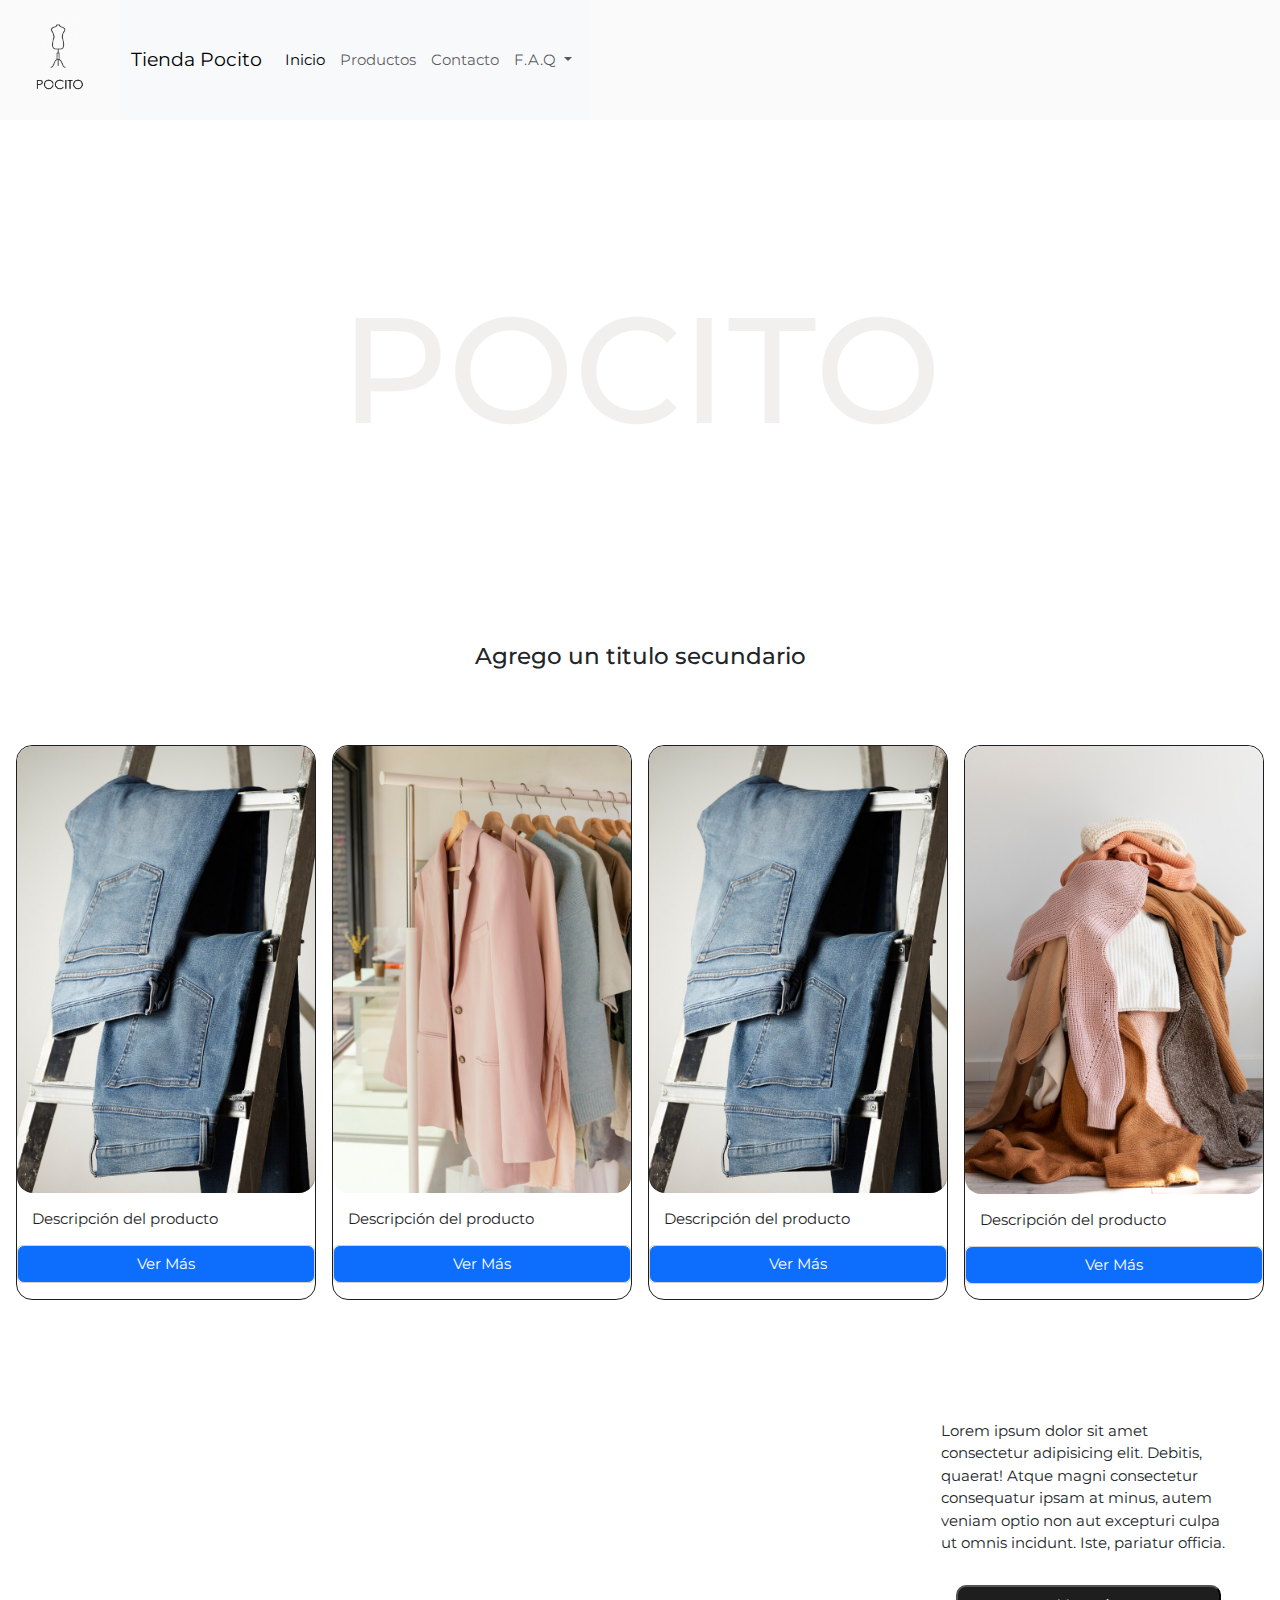
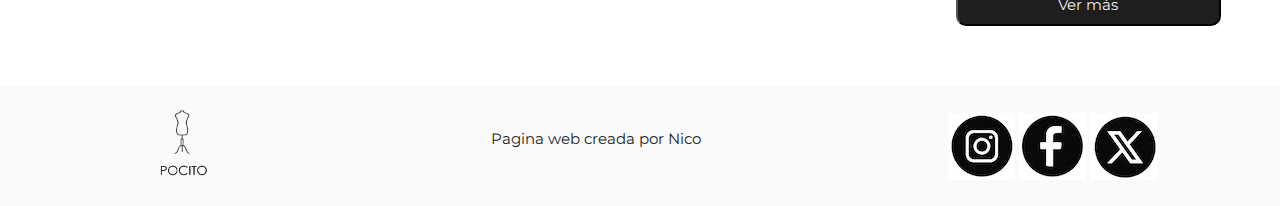
==== index.html @ 98998155 "hola" ====
<!DOCTYPE html>
<html lang="en">
<head>
    <meta charset="UTF-8">
    <meta name="viewport" content="width=device-width, initial-scale=1.0">
    <!--google fonts-->
    <link rel="preconnect" href="https://fonts.googleapis.com">
    <link rel="preconnect" href="https://fonts.gstatic.com" crossorigin>
    <link href="https://fonts.googleapis.com/css2?family=Montserrat:ital,wght@0,100..900;1,100..900&display=swap" rel="stylesheet">
    <!doctype html>

    <link href="https://cdn.jsdelivr.net/npm/bootstrap@5.3.3/dist/css/bootstrap.min.css" rel="stylesheet" integrity="sha384-QWTKZyjpPEjISv5WaRU9OFeRpok6YctnYmDr5pNlyT2bRjXh0JMhjY6hW+ALEwIH" crossorigin="anonymous">

   

    <!--mis estilos-->
    <link rel="stylesheet" href="./css/style.css">
    <title>TiendaPocito</title>
</head>
<body>
    <header>
        <img class="w-img" src="assets/logo.jpg" alt="logo"> 
        <nav class="navbar navbar-expand-lg bg-body-tertiary">
            <div class="container-fluid">
              <a class="navbar-brand" href="index.html">Tienda Pocito</a>
              <button class="navbar-toggler" type="button" data-bs-toggle="collapse" data-bs-target="#navbarNavDropdown" aria-controls="navbarNavDropdown" aria-expanded="false" aria-label="Toggle navigation">
                <span class="navbar-toggler-icon"></span>
              </button>
              <div class="collapse navbar-collapse" id="navbarNavDropdown">
                <ul class="navbar-nav">
                  <li class="nav-item">
                    <a class="nav-link active" aria-current="page" href="index.html">Inicio</a>
                  </li>
                  <li class="nav-item">
                    <a class="nav-link" href="./pages/productos.html">Productos</a>
                  </li>
                  <li class="nav-item">
                    <a class="nav-link" href="./pages/contacto.html">Contacto</a>
                  </li>
                  <li class="nav-item dropdown">
                    <a class="nav-link dropdown-toggle" href="./pages/faqs.html" role="button" data-bs-toggle="dropdown" aria-expanded="false">
                      F.A.Q
                    </a>
                    <ul class="dropdown-menu">
                      <li><a class="dropdown-item" href="./pages/faqs.html">Pregunta Frecuente: 1</a></li>
                      <li><a class="dropdown-item" href="./pages/faqs.html">Pregunta Frecuente: 2</a></li>
                      <li><a class="dropdown-item" href="./pages/faqs.html">Pregunta Frecuente: 3</a></li>
                    </ul>
                  </li>
                </ul>
              </div>
            </div>
          </nav>
    </header>
    <main>
        <div class="bg-banner"> <!--contenedor background-->
            <h1 class="title-primary">POCITO</h1>
        </div>
        <section>
            <h2 class="title-second">Agrego un titulo secundario</h2>
            <article class="contenedor m-top">
                <div class="contenedor-card">
                    <img src="./assets/productos-jean.jpg" alt="Jean de mujer talle M">
                    <p class="description">Descripción del producto</p>
                    <div class="card text-center mb-3">
                    <a href="pages/productos.html" class="btn btn-primary">Ver Más</a>
                </div>
                </div>
                <div class="contenedor-card">
                    <img src="./assets/productos-bz.jpg" alt="Descripción del producto">
                    <p class="description">Descripción del producto</p>
                    <div class="card text-center mb-3">
                        <a href="pages/productos.html" class="btn btn-primary">Ver Más</a>
                    </div>
                </div>
                <div class="contenedor-card">
                    <img src="./assets/productos-jean.jpg" alt="Descripción del producto">
                    <p class="description">Descripción del producto</p>
                    <div class="card text-center mb-3">
                        <a href="pages/productos.html" class="btn btn-primary">Ver Más</a>
                    </div>
                </div>
                <div  class="contenedor-card">
                    <img src="./assets/productos-sw.jpg" alt="Descripción del producto">
                    <p class="description">Descripción del producto</p>
                    <div class="card text-center mb-3">
                        <a href="pages/productos.html" class="btn btn-primary">Ver Más</a>
                    </div>
                </div>
            </article>
        </section>

     
    </main>
    <aside class="nota-video m-top">
        <iframe class="aside-video" src="https://www.youtube.com/embed/is6O29gQde8?si=4kJtmgIPRvTuVqKr" title="YouTube video player" frameborder="0" allow="accelerometer; autoplay; clipboard-write; encrypted-media; gyroscope; picture-in-picture; web-share" referrerpolicy="strict-origin-when-cross-origin" allowfullscreen></iframe>
        <article class="aside-nota">
            <p>Lorem ipsum dolor sit amet consectetur adipisicing elit. Debitis, quaerat! Atque magni consectetur consequatur ipsam at minus, autem veniam optio non aut excepturi culpa ut omnis incidunt. Iste, pariatur officia.</p>
            <button class="product-btn">Ver más</button>
        </article>
    </aside>
    <footer class="pie">
        <!--logo-->
        <img class="w-img" src="assets/logo.jpg" alt="logo">
        <!--copyright-->
        <p> Pagina web creada por Nico</p>
         <!--redes sociales-->
        <div>
            <img src="./assets/rrss-ig.jpg" alt="instagram">
            <img src="./assets/rrss-fb.jpg" alt="facebook">
            <img src="./assets/rrss-x.jpg" alt="x">
          
        </div>    
    </footer>
    <script src="https://cdn.jsdelivr.net/npm/bootstrap@5.3.3/dist/js/bootstrap.bundle.min.js" integrity="sha384-YvpcrYf0tY3lHB60NNkmXc5s9fDVZLESaAA55NDzOxhy9GkcIdslK1eN7N6jIeHz" crossorigin="anonymous"></script>
</body>
</html>
---- css/style.css ----
*{
    font-family: "Montserrat", sans-serif;
    padding: 0;
    margin: 0;
    font-size: 15px;
}
.m-top{
    margin-top: 5em;
}
.title-primary{
    color: #f0edede0;
    font-size: 10em;
    display: flex;
    justify-content: center;
    align-items: center;
    height: 100%;
}
.title-second{
    margin: 1em;
    text-align: center;
    font-size: 1.5em;
}
/*header*/
header{
    background-color: #fafafa;
    display: flex;
}
.w-img{
    width: 120px;
}
.cont-menu{
    width: 80%;
    display: flex;
    justify-content: flex-end;
}
.menu{
    display: flex;
    justify-content: space-evenly;
    width: 50%;
    align-items: center;
}
.menu li{
    list-style: none;
}
.menu li a{
    text-decoration: none;
    color: #1e1e1e;
}
/*main - background*/
.bg-banner{
    background-image: url('../assets/banner-background.jpeg');
    background-position: top;
    background-size: cover;
    height: 500px;
}
/*productos*/
.contenedor{
    display: flex;
    justify-content: space-evenly;
}
.contenedor-card{
    width: 20em;
    border-radius: 16px;
    border: 1px solid #1e1e1e;
}
.contenedor-card img{
    width: 100%;
    border-radius: 16px;
}
.description{
    color: #1e1e1e;
    margin: 1em;
}
.product-btn{
    background-color: #1e1e1e;
    color: #f0eded;
    border-radius: 10px;
    padding: 0.5em;
    margin: 1em;
    width: 90%;
}
/*aside - nota -video*/
.nota-video{
    display: flex;
}
.aside-video{
    width: 70%;
}
.aside-nota{
    width: 30%;
    padding: 3em;
}
/*footer*/
.pie{
    background-color: #fafafa;
    display: flex;
    justify-content: space-around;
    align-items: center;    
}
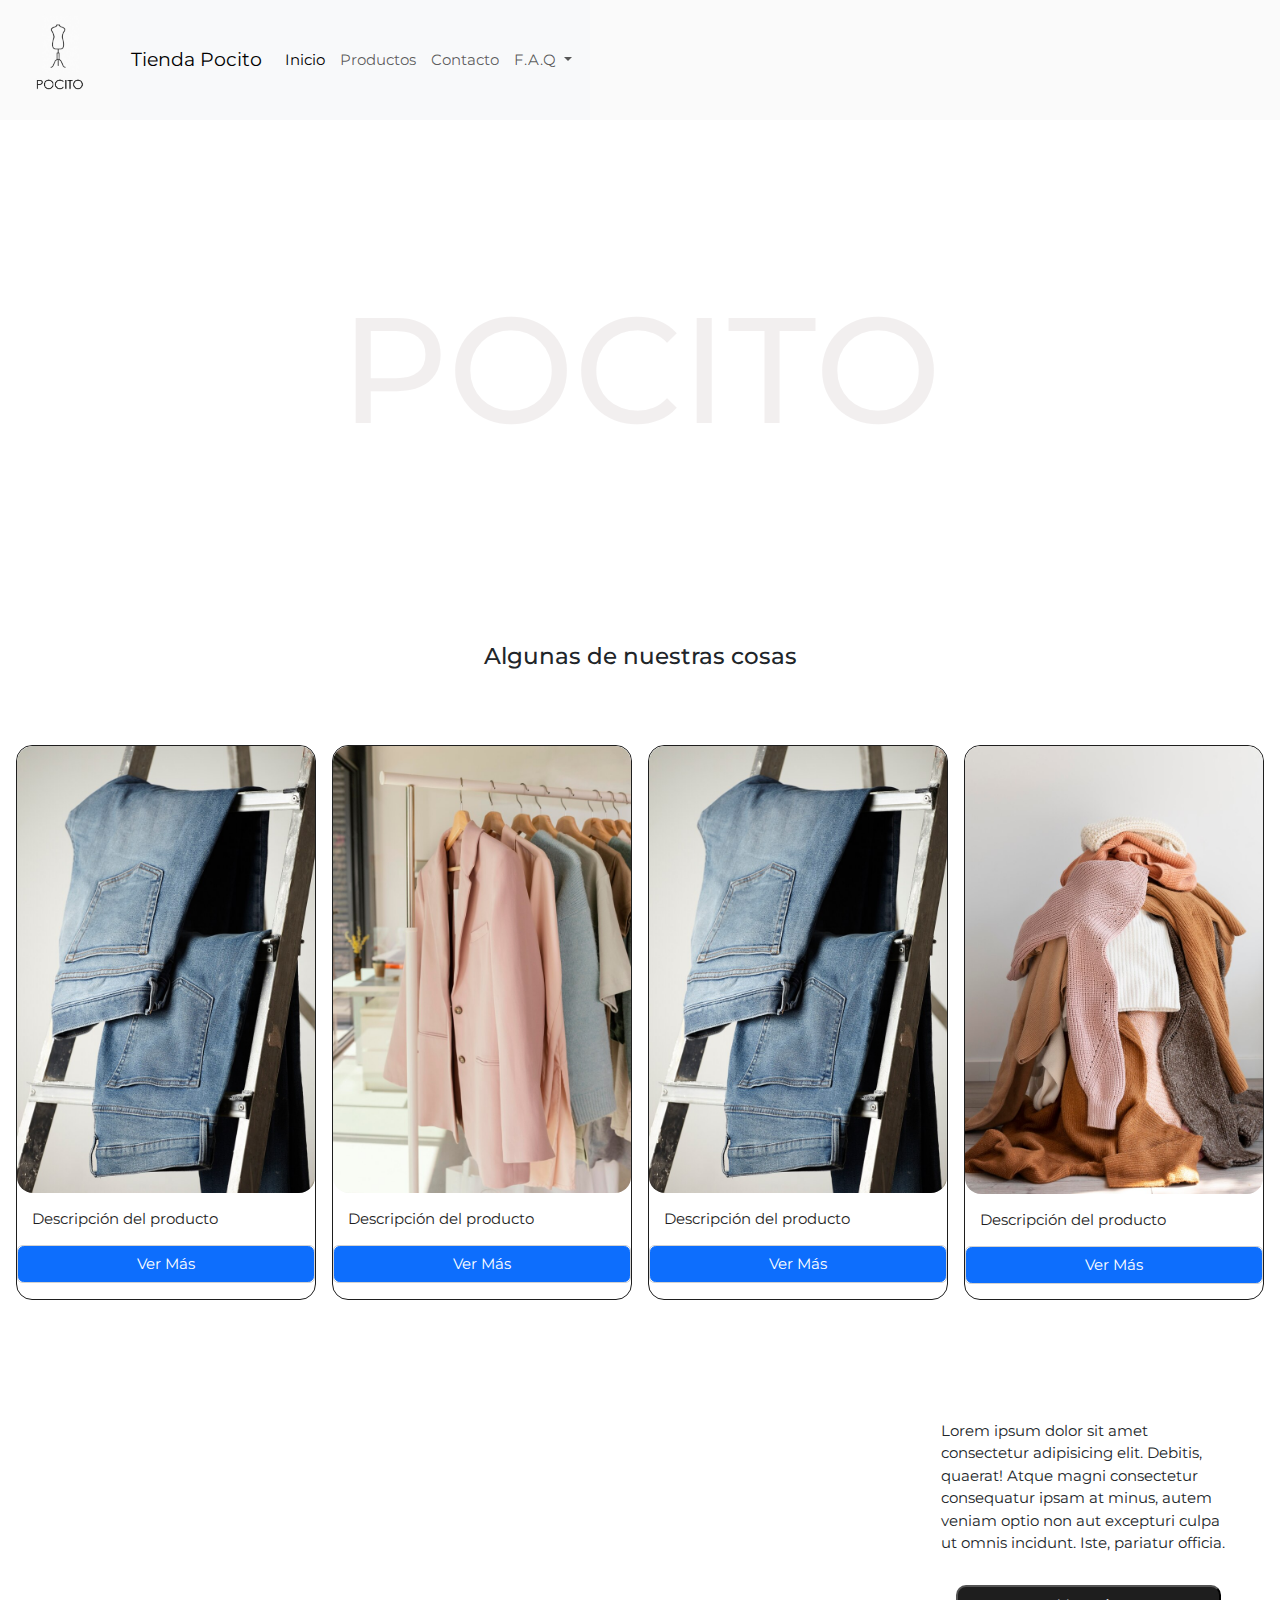
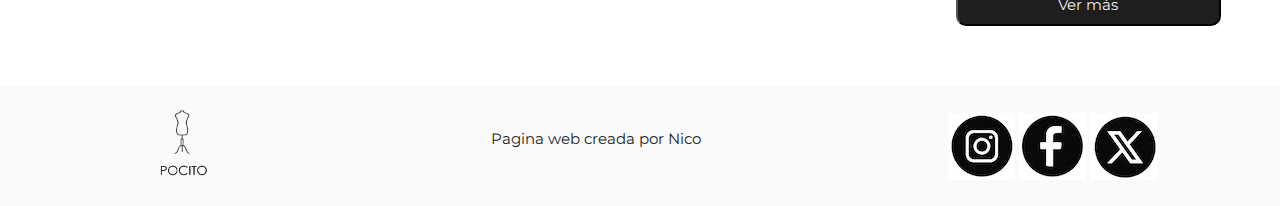
==== commit 4c26f4af: "Update index.html" ====
--- a/index.html
+++ b/index.html
@@ -57,7 +57,7 @@
             <h1 class="title-primary">POCITO</h1>
         </div>
         <section>
-            <h2 class="title-second">Agrego un titulo secundario</h2>
+            <h2 class="title-second">Algunas de nuestras cosas</h2>
             <article class="contenedor m-top">
                 <div class="contenedor-card">
                     <img src="./assets/productos-jean.jpg" alt="Jean de mujer talle M">
@@ -114,4 +114,4 @@
     </footer>
     <script src="https://cdn.jsdelivr.net/npm/bootstrap@5.3.3/dist/js/bootstrap.bundle.min.js" integrity="sha384-YvpcrYf0tY3lHB60NNkmXc5s9fDVZLESaAA55NDzOxhy9GkcIdslK1eN7N6jIeHz" crossorigin="anonymous"></script>
 </body>
-</html>+</html>
--- a/css/style.css
+++ b/css/style.css
@@ -97,3 +97,13 @@
     justify-content: space-around;
     align-items: center;    
 }
+
+form {
+        display: flex;
+        justify-content: center;
+}
+
+.cometarios {
+    height: 100px;
+    width: 300px;
+}
